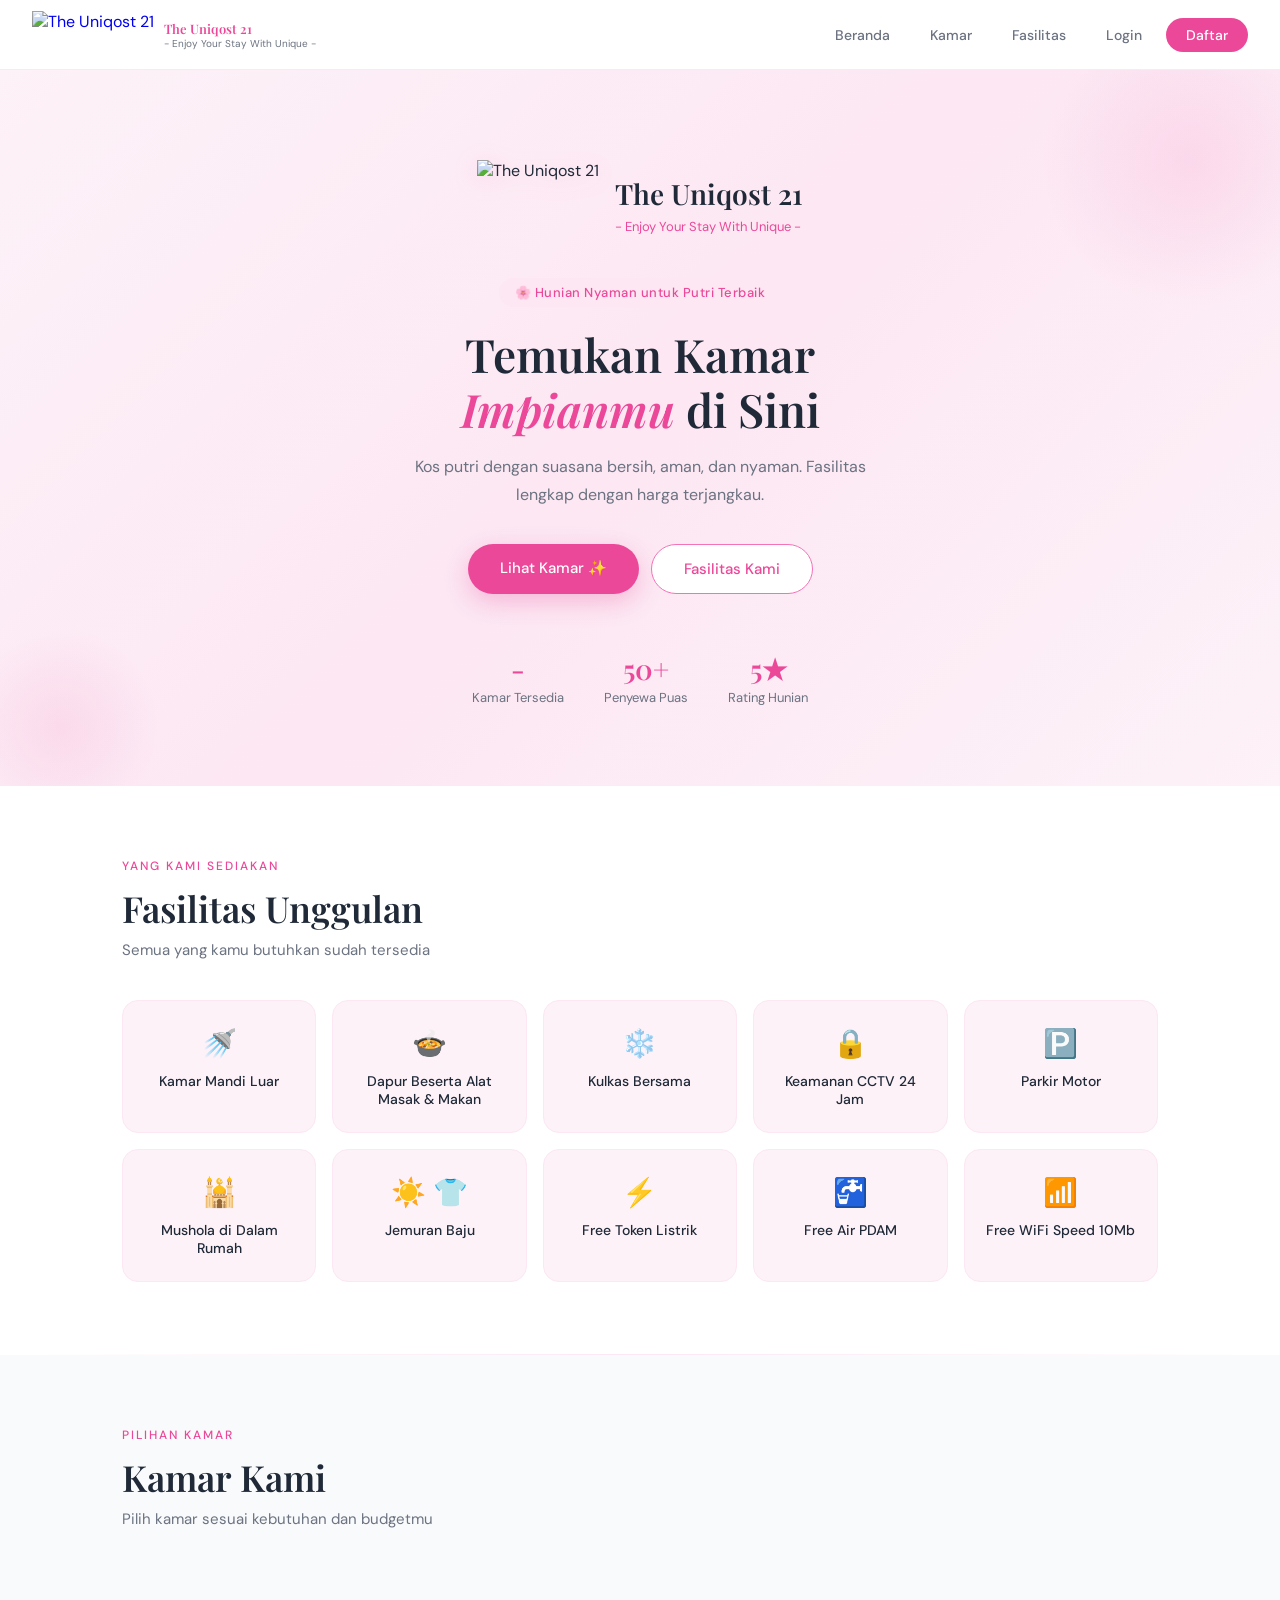
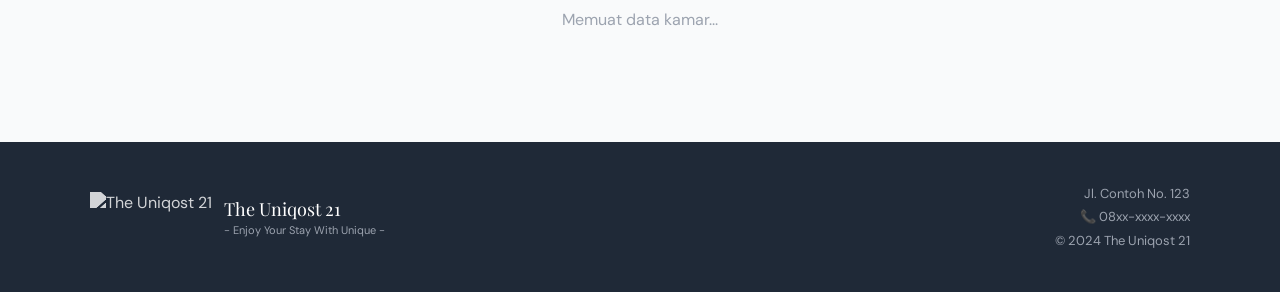
==== index.html @ 7895eb83 "Add files via upload" ====
<!DOCTYPE html>
<html lang="id">
<head>
  <meta charset="UTF-8">
  <meta name="viewport" content="width=device-width, initial-scale=1.0">
  <title>The Uniqost 21</title>
  <link href="https://fonts.googleapis.com/css2?family=Playfair+Display:wght@400;600&family=DM+Sans:wght@300;400;500&display=swap" rel="stylesheet">
  <link rel="stylesheet" href="style.css">
</head>
<body>

  <!-- NAVBAR -->
  <nav>
    <a href="index.html" class="logo">
      <img src="assets/logo.png" alt="The Uniqost 21">
      <div class="logo-text">
        <div class="logo-name">The Uniqost 21</div>
        <div class="logo-tagline">- Enjoy Your Stay With Unique -</div>
      </div>
    </a>
    <div class="nav-links">
      <a href="index.html">Beranda</a>
      <a href="#kamar">Kamar</a>
      <a href="#fasilitas">Fasilitas</a>
      <a href="login.html" id="btn-login">Login</a>
      <a href="register.html" id="btn-register" class="btn-primary">Daftar</a>
      <a href="#" id="btn-logout" style="display:none">Logout</a>
    </div>
  </nav>

  <!-- HERO -->
  <section class="hero">
    <div class="hero-logo">
      <img src="assets/logo.png" alt="The Uniqost 21">
      <div class="hero-logo-text">
        <div class="hero-logo-name">The Uniqost 21</div>
        <div class="hero-logo-tagline">- Enjoy Your Stay With Unique -</div>
      </div>
    </div>
    <div class="hero-badge">🌸 Hunian Nyaman untuk Putri Terbaik</div>
    <h1>Temukan Kamar<br><em>Impianmu</em> di Sini</h1>
    <p>Kos putri dengan suasana bersih, aman, dan nyaman. Fasilitas lengkap dengan harga terjangkau.</p>
    <div class="hero-btns">
      <a href="#kamar" class="btn-hero-main">Lihat Kamar ✨</a>
      <a href="#fasilitas" class="btn-hero-outline">Fasilitas Kami</a>
    </div>
    <div class="stats">
      <div class="stat">
        <div class="stat-num" id="stat-tersedia">-</div>
        <div class="stat-label">Kamar Tersedia</div>
      </div>
      <div class="stat">
        <div class="stat-num">50+</div>
        <div class="stat-label">Penyewa Puas</div>
      </div>
      <div class="stat">
        <div class="stat-num">5★</div>
        <div class="stat-label">Rating Hunian</div>
      </div>
    </div>
  </section>

  <!-- FASILITAS -->
  <div class="section" id="fasilitas">
    <div class="section-label">Yang Kami Sediakan</div>
    <div class="section-title">Fasilitas Unggulan</div>
    <div class="section-sub">Semua yang kamu butuhkan sudah tersedia</div>
    <div class="fasilitas-grid">
      <div class="fasil-card"><div class="fasil-icon">🚿</div><div class="fasil-name">Kamar Mandi Luar</div></div>
      <div class="fasil-card"><div class="fasil-icon">🍲</div><div class="fasil-name">Dapur Beserta Alat Masak & Makan</div></div>
      <div class="fasil-card"><div class="fasil-icon">❄️</div><div class="fasil-name">Kulkas Bersama</div></div>
      <div class="fasil-card"><div class="fasil-icon">🔒</div><div class="fasil-name">Keamanan CCTV 24 Jam</div></div>
      <div class="fasil-card"><div class="fasil-icon">🅿️</div><div class="fasil-name">Parkir Motor</div></div>
      <div class="fasil-card"><div class="fasil-icon">🕌</div><div class="fasil-name">Mushola di Dalam Rumah</div></div>
      <div class="fasil-card"><div class="fasil-icon">☀️ 👕</div><div class="fasil-name">Jemuran Baju</div></div>
      <div class="fasil-card"><div class="fasil-icon">⚡</div><div class="fasil-name">Free Token Listrik</div></div>
      <div class="fasil-card"><div class="fasil-icon">🚰</div><div class="fasil-name">Free Air PDAM</div></div>
      <div class="fasil-card"><div class="fasil-icon">📶</div><div class="fasil-name">Free WiFi Speed 10Mb</div></div>
    </div>
  </div>

  <div class="divider"></div>

  <!-- KAMAR -->
  <div class="rooms-wrap" id="kamar">
    <div class="rooms-inner">
      <div class="section-label">Pilihan Kamar</div>
      <div class="section-title">Kamar Kami</div>
      <div class="section-sub">Pilih kamar sesuai kebutuhan dan budgetmu</div>
      <div id="room-list">
        <p style="text-align:center; color:#9CA3AF; padding: 40px 0;">Memuat data kamar...</p>
      </div>
    </div>
  </div>

  <!-- FOOTER -->
  <footer>
    <div class="footer-inner">
      <div class="footer-logo">
        <img src="assets/logo.png" alt="The Uniqost 21">
        <div>
          <div class="footer-logo-name">The Uniqost 21</div>
          <div class="footer-logo-tagline">- Enjoy Your Stay With Unique -</div>
        </div>
      </div>
      <div class="footer-info">
        <div>Jl. Contoh No. 123</div>
        <div>📞 08xx-xxxx-xxxx</div>
        <div>© 2024 The Uniqost 21</div>
      </div>
    </div>
  </footer>

  <script src="https://cdn.jsdelivr.net/npm/@supabase/supabase-js@2"></script>
  <script src="supabase.js"></script>
  <script src="index.js"></script>

</body>
</html>
---- style.css ----
*, *::before, *::after { margin: 0; padding: 0; box-sizing: border-box; }

:root {
  --pink:       #F472B6;
  --pink-deep:  #EC4899;
  --pink-light: #FCE7F3;
  --pink-pale:  #FDF2F8;
  --white:      #FFFFFF;
  --gray-soft:  #F9FAFB;
  --gray-text:  #6B7280;
  --dark:       #1F2937;
  --radius:     16px;
  --shadow:     0 4px 24px rgba(236,72,153,0.08);
}

body {
  font-family: 'DM Sans', sans-serif;
  background: var(--white);
  color: var(--dark);
  -webkit-font-smoothing: antialiased;
}

/* NAVBAR */
nav {
  position: sticky; top: 0; z-index: 100;
  background: rgba(255,255,255,0.92);
  backdrop-filter: blur(12px);
  border-bottom: 1px solid #FCE7F3;
  padding: 0 32px;
  height: 70px;
  display: flex; align-items: center; justify-content: space-between;
}

.logo { display: flex; align-items: center; gap: 10px; text-decoration: none; }
.logo img { height: 48px; width: auto; }
.logo-text { display: flex; flex-direction: column; }
.logo-name {
  font-family: 'Playfair Display', serif;
  font-size: 13px; font-weight: 600;
  color: var(--pink-deep);
  white-space: nowrap;
}
.logo-tagline {
  font-size: 10px; color: var(--gray-text);
  white-space: nowrap; letter-spacing: 0;
}

.nav-links { display: flex; align-items: center; gap: 8px; }
.nav-links a {
  text-decoration: none; font-size: 14px; font-weight: 500;
  color: var(--gray-text); padding: 8px 16px;
  border-radius: 99px; transition: all .2s;
}
.nav-links a:hover { color: var(--pink-deep); background: var(--pink-light); }
.nav-links .btn-primary {
  background: var(--pink-deep); color: white;
  padding: 8px 20px; border-radius: 99px;
}
.nav-links .btn-primary:hover { background: #DB2777; color: white; }

/* HERO */
.hero {
  background: linear-gradient(135deg, #FDF2F8 0%, #FCE7F3 50%, #FDF2F8 100%);
  padding: 90px 32px 80px;
  text-align: center;
  position: relative; overflow: hidden;
}
.hero::before {
  content: ''; position: absolute; top: -60px; right: -60px;
  width: 300px; height: 300px;
  background: radial-gradient(circle, rgba(244,114,182,0.15) 0%, transparent 70%);
  border-radius: 50%;
}
.hero::after {
  content: ''; position: absolute; bottom: -40px; left: -40px;
  width: 200px; height: 200px;
  background: radial-gradient(circle, rgba(236,72,153,0.10) 0%, transparent 70%);
  border-radius: 50%;
}

.hero-logo {
  display: flex; align-items: center;
  justify-content: center; gap: 16px;
  margin-bottom: 28px;
}
.hero-logo img {
  height: 90px; width: auto;
  filter: drop-shadow(0 4px 12px rgba(236,72,153,0.15));
}
.hero-logo-text { text-align: left; }
.hero-logo-name {
  font-family: 'Playfair Display', serif;
  font-size: 28px; font-weight: 600;
  color: var(--dark); white-space: nowrap;
}
.hero-logo-tagline {
  font-size: 13px; color: var(--pink-deep);
  white-space: nowrap; margin-top: 6px;
}

.hero-badge {
  display: inline-block; background: var(--pink-light);
  color: var(--pink-deep); font-size: 13px; font-weight: 500;
  padding: 6px 16px; border-radius: 99px;
  margin-bottom: 20px; letter-spacing: 0.5px;
}

.hero h1 {
  font-family: 'Playfair Display', serif;
  font-size: clamp(28px, 4vw, 46px);
  font-weight: 600; line-height: 1.2;
  color: var(--dark); margin-bottom: 16px;
}
.hero h1 em { font-style: italic; color: var(--pink-deep); }
.hero p {
  font-size: 16px; color: var(--gray-text);
  max-width: 480px; margin: 0 auto 36px; line-height: 1.7;
}

.hero-btns { display: flex; gap: 12px; justify-content: center; flex-wrap: wrap; }
.btn-hero-main {
  background: var(--pink-deep); color: white;
  padding: 14px 32px; border-radius: 99px;
  font-size: 15px; font-weight: 500; text-decoration: none;
  box-shadow: 0 8px 24px rgba(236,72,153,0.3); transition: all .2s;
}
.btn-hero-main:hover { transform: translateY(-2px); }
.btn-hero-outline {
  background: white; color: var(--pink-deep);
  padding: 14px 32px; border-radius: 99px;
  font-size: 15px; font-weight: 500;
  text-decoration: none; border: 1.5px solid var(--pink); transition: all .2s;
}
.btn-hero-outline:hover { background: var(--pink-light); }

.stats {
  display: flex; justify-content: center;
  gap: 40px; margin-top: 56px; flex-wrap: wrap;
}
.stat { text-align: center; }
.stat-num {
  font-family: 'Playfair Display', serif;
  font-size: 28px; font-weight: 600; color: var(--pink-deep);
}
.stat-label { font-size: 13px; color: var(--gray-text); margin-top: 2px; }

/* SECTION */
.section { padding: 72px 32px; max-width: 1100px; margin: 0 auto; }
.section-label {
  font-size: 12px; font-weight: 500; letter-spacing: 2px;
  color: var(--pink-deep); text-transform: uppercase; margin-bottom: 10px;
}
.section-title {
  font-family: 'Playfair Display', serif;
  font-size: clamp(24px, 3vw, 36px);
  font-weight: 600; color: var(--dark); margin-bottom: 8px;
}
.section-sub { font-size: 15px; color: var(--gray-text); margin-bottom: 40px; }

/* FASILITAS */
.fasilitas-grid {
  display: grid;
  grid-template-columns: repeat(auto-fill, minmax(160px, 1fr));
  gap: 16px;
}
.fasil-card {
  background: var(--pink-pale); border: 1px solid #FCE7F3;
  border-radius: var(--radius); padding: 24px 16px;
  text-align: center; transition: all .2s;
}
.fasil-card:hover { background: var(--pink-light); transform: translateY(-3px); }
.fasil-icon { font-size: 28px; margin-bottom: 10px; }
.fasil-name { font-size: 14px; font-weight: 500; color: var(--dark); }

/* KAMAR */
.rooms-wrap { background: var(--gray-soft); padding: 72px 0; }
.rooms-inner { max-width: 1100px; margin: 0 auto; padding: 0 32px; }
.room-grid {
  display: grid;
  grid-template-columns: repeat(auto-fill, minmax(300px, 1fr));
  gap: 24px;
}
.room-card {
  background: white; border-radius: 20px;
  overflow: hidden; box-shadow: var(--shadow); transition: all .25s;
}
.room-card:hover { transform: translateY(-6px); box-shadow: 0 16px 40px rgba(236,72,153,0.14); }
.room-img {
  width: 100%; height: 200px; object-fit: cover;
  background: linear-gradient(135deg, #FCE7F3, #F9A8D4);
  display: flex; align-items: center; justify-content: center; font-size: 48px;
}
.room-body { padding: 20px; }
.room-status {
  display: inline-flex; align-items: center; gap: 6px;
  font-size: 12px; font-weight: 500;
  padding: 4px 12px; border-radius: 99px; margin-bottom: 10px;
}
.status-tersedia { background: #D1FAE5; color: #065F46; }
.status-booking  { background: #FEF3C7; color: #92400E; }
.status-penuh    { background: #FEE2E2; color: #991B1B; }
.status-dot { width: 6px; height: 6px; border-radius: 50%; background: currentColor; }
.room-name {
  font-family: 'Playfair Display', serif;
  font-size: 20px; font-weight: 600; color: var(--dark); margin-bottom: 4px;
}
.room-desc { font-size: 13px; color: var(--gray-text); margin-bottom: 12px; line-height: 1.5; }
.room-fasil { display: flex; flex-wrap: wrap; gap: 6px; margin-bottom: 16px; }
.fasil-tag {
  font-size: 12px; color: var(--pink-deep);
  background: var(--pink-light); padding: 3px 10px; border-radius: 99px;
}
.room-footer {
  display: flex; align-items: center; justify-content: space-between;
  border-top: 1px solid #FCE7F3; padding-top: 14px;
}
.room-price { font-size: 18px; font-weight: 600; color: var(--pink-deep); }
.room-price span { font-size: 12px; font-weight: 400; color: var(--gray-text); }
.room-actions { display: flex; gap: 8px; margin-top: 14px; }
.btn-booking {
  flex: 1; padding: 10px; border-radius: 99px;
  font-size: 13px; font-weight: 500; text-align: center;
  text-decoration: none; cursor: pointer;
  border: 1.5px solid var(--pink); color: var(--pink-deep);
  background: white; transition: all .2s;
}
.btn-booking:hover { background: var(--pink-light); }
.btn-pesan {
  flex: 1; padding: 10px; border-radius: 99px;
  font-size: 13px; font-weight: 500; text-align: center;
  text-decoration: none; cursor: pointer;
  background: var(--pink-deep); color: white; border: none; transition: all .2s;
}
.btn-pesan:hover { background: #DB2777; }
.btn-penuh {
  flex: 1; padding: 10px; border-radius: 99px;
  font-size: 13px; font-weight: 500;
  background: #F3F4F6; color: #9CA3AF; border: none; cursor: not-allowed;
}

/* FOOTER */
footer { background: var(--dark); color: #9CA3AF; padding: 40px 32px; }
.footer-inner {
  max-width: 1100px; margin: 0 auto;
  display: flex; align-items: center;
  justify-content: space-between; flex-wrap: wrap; gap: 20px;
}
.footer-logo { display: flex; align-items: center; gap: 12px; }
.footer-logo img {
  height: 50px; width: auto;
  filter: brightness(0) invert(1) opacity(0.8);
}
.footer-logo-name {
  font-family: 'Playfair Display', serif;
  font-size: 18px; color: white;
}
.footer-logo-tagline { font-size: 11px; color: #9CA3AF; margin-top: 2px; }
.footer-info { font-size: 13px; text-align: right; line-height: 1.8; }
.divider {
  height: 1px;
  background: linear-gradient(to right, transparent, #FCE7F3, transparent);
  margin: 0 32px;
}
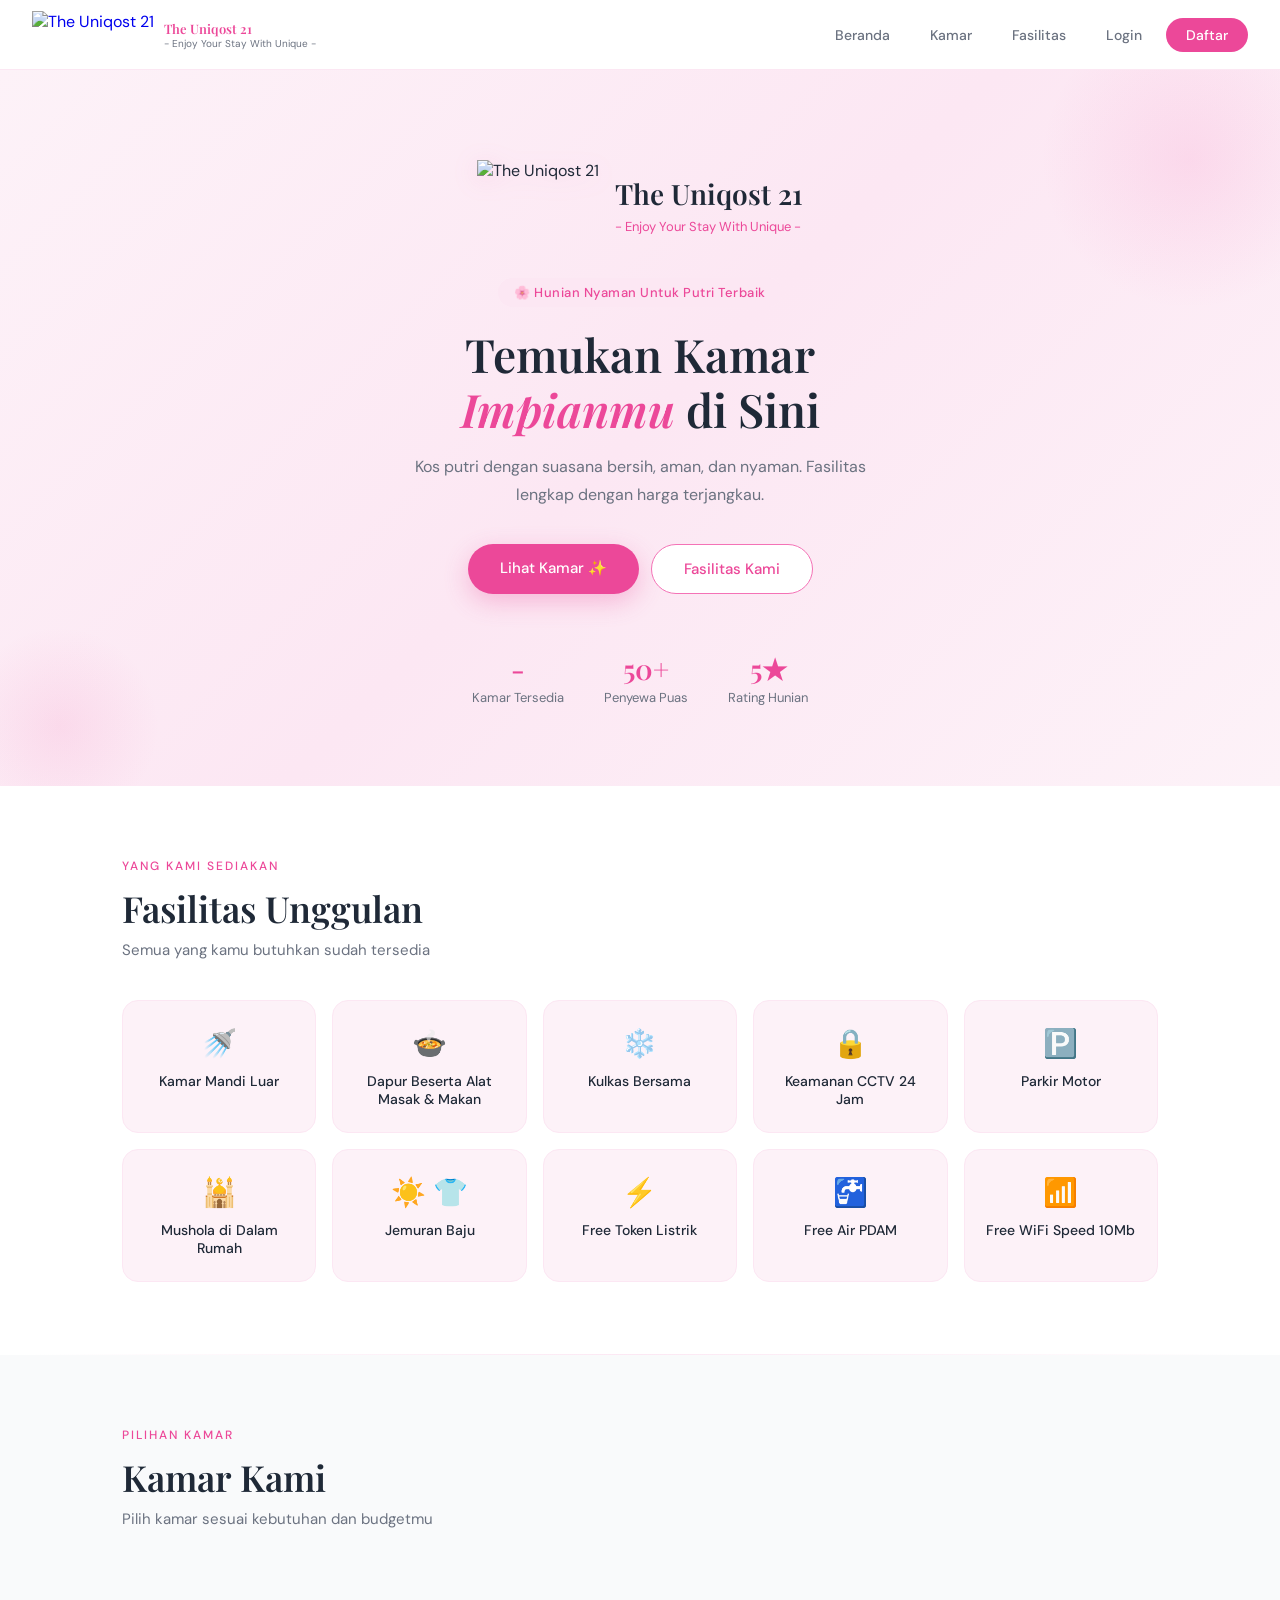
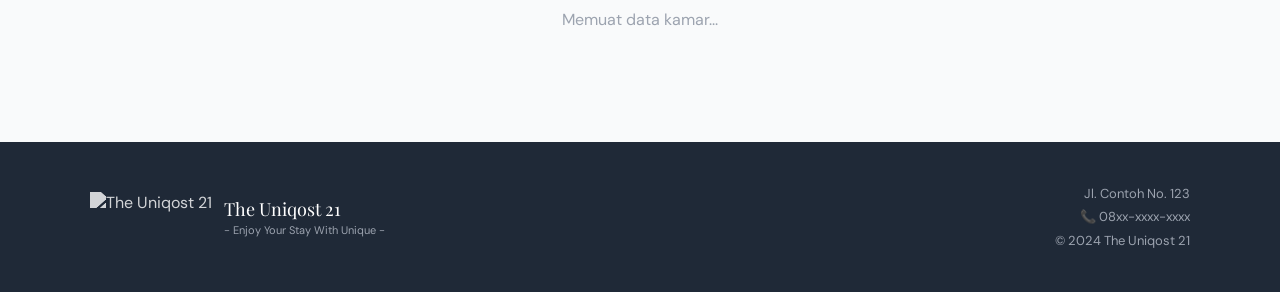
==== commit 0dd248ad: "index.html" ====
--- a/index.html
+++ b/index.html
@@ -12,7 +12,7 @@
   <!-- NAVBAR -->
   <nav>
     <a href="index.html" class="logo">
-      <img src="assets/logo.png" alt="The Uniqost 21">
+      <img src="/theuniqost21/assets/logo.png" alt="The Uniqost 21">
       <div class="logo-text">
         <div class="logo-name">The Uniqost 21</div>
         <div class="logo-tagline">- Enjoy Your Stay With Unique -</div>
@@ -31,13 +31,13 @@
   <!-- HERO -->
   <section class="hero">
     <div class="hero-logo">
-      <img src="assets/logo.png" alt="The Uniqost 21">
+      <img src="/theuniqost21/assets/logo.png" alt="The Uniqost 21">
       <div class="hero-logo-text">
         <div class="hero-logo-name">The Uniqost 21</div>
         <div class="hero-logo-tagline">- Enjoy Your Stay With Unique -</div>
       </div>
     </div>
-    <div class="hero-badge">🌸 Hunian Nyaman untuk Putri Terbaik</div>
+    <div class="hero-badge">🌸 Hunian Nyaman Untuk Putri Terbaik</div>
     <h1>Temukan Kamar<br><em>Impianmu</em> di Sini</h1>
     <p>Kos putri dengan suasana bersih, aman, dan nyaman. Fasilitas lengkap dengan harga terjangkau.</p>
     <div class="hero-btns">
@@ -97,7 +97,7 @@
   <footer>
     <div class="footer-inner">
       <div class="footer-logo">
-        <img src="assets/logo.png" alt="The Uniqost 21">
+        <img src="/theuniqost21/assets/logo.png" alt="The Uniqost 21">
         <div>
           <div class="footer-logo-name">The Uniqost 21</div>
           <div class="footer-logo-tagline">- Enjoy Your Stay With Unique -</div>
@@ -116,4 +116,4 @@
   <script src="index.js"></script>
 
 </body>
-</html>+</html>
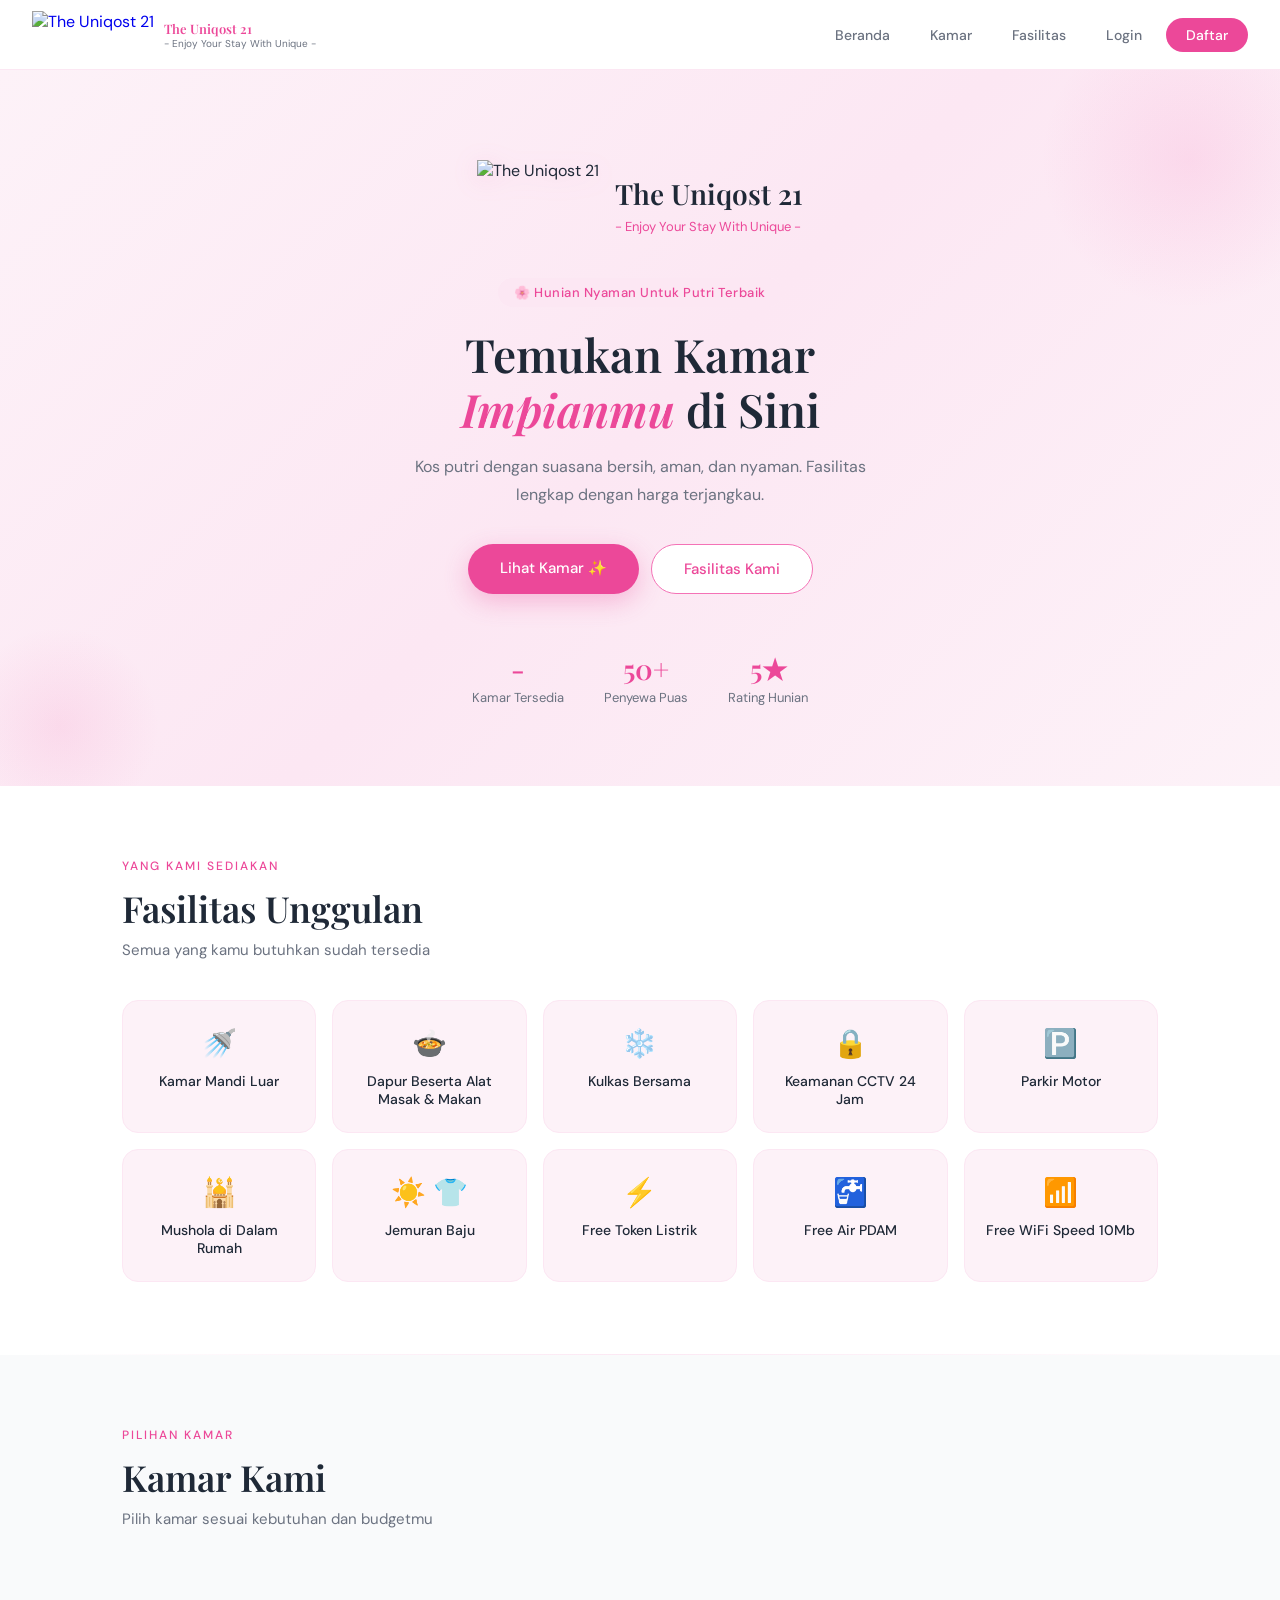
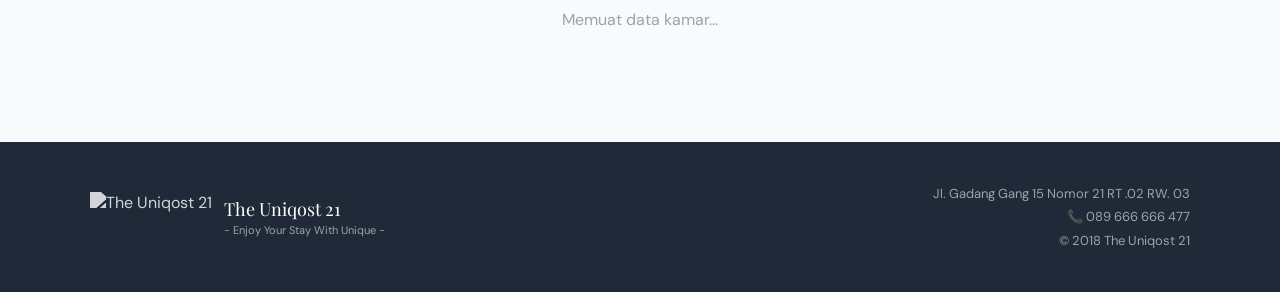
==== commit 0a7942dc: "index.html" ====
--- a/index.html
+++ b/index.html
@@ -12,7 +12,7 @@
   <!-- NAVBAR -->
   <nav>
     <a href="index.html" class="logo">
-      <img src="/theuniqost21/assets/logo.png" alt="The Uniqost 21">
+      <img src="/theuniqost21/Assets/logo.png" alt="The Uniqost 21">
       <div class="logo-text">
         <div class="logo-name">The Uniqost 21</div>
         <div class="logo-tagline">- Enjoy Your Stay With Unique -</div>
@@ -31,7 +31,7 @@
   <!-- HERO -->
   <section class="hero">
     <div class="hero-logo">
-      <img src="/theuniqost21/assets/logo.png" alt="The Uniqost 21">
+      <img src="/theuniqost21/Assets/logo.png" alt="The Uniqost 21">
       <div class="hero-logo-text">
         <div class="hero-logo-name">The Uniqost 21</div>
         <div class="hero-logo-tagline">- Enjoy Your Stay With Unique -</div>
@@ -97,16 +97,16 @@
   <footer>
     <div class="footer-inner">
       <div class="footer-logo">
-        <img src="/theuniqost21/assets/logo.png" alt="The Uniqost 21">
+        <img src="/theuniqost21/Assets/logo.png" alt="The Uniqost 21">
         <div>
           <div class="footer-logo-name">The Uniqost 21</div>
           <div class="footer-logo-tagline">- Enjoy Your Stay With Unique -</div>
         </div>
       </div>
       <div class="footer-info">
-        <div>Jl. Contoh No. 123</div>
-        <div>📞 08xx-xxxx-xxxx</div>
-        <div>© 2024 The Uniqost 21</div>
+        <div>Jl. Gadang Gang 15 Nomor 21 RT .02 RW. 03</div>
+        <div>📞 089 666 666 477</div>
+        <div>© 2018 The Uniqost 21</div>
       </div>
     </div>
   </footer>
